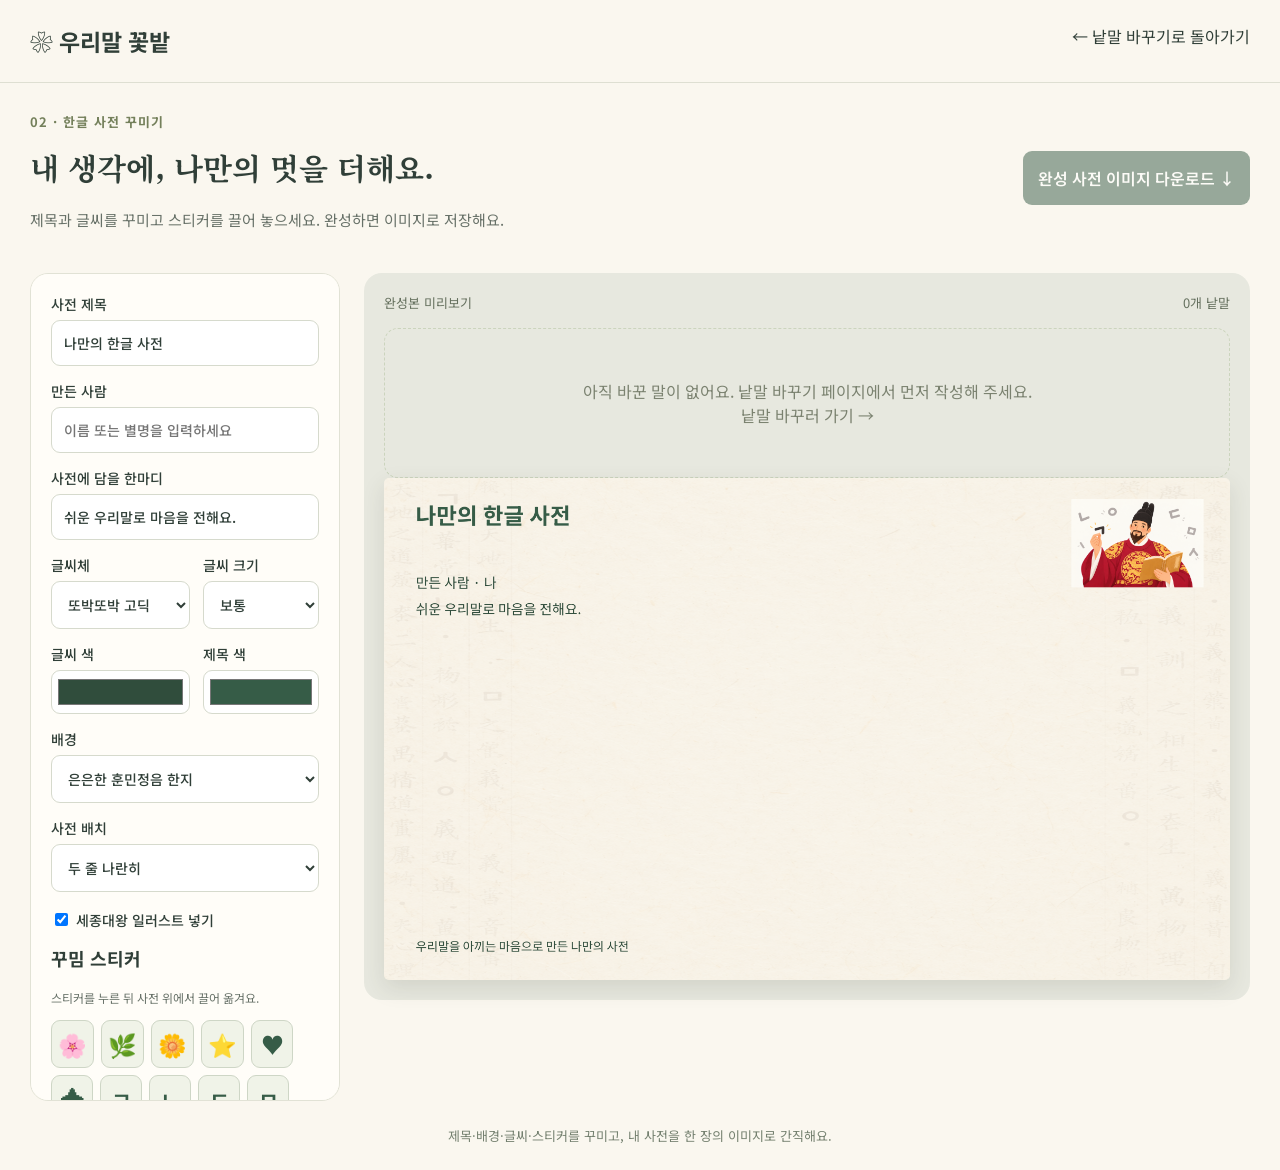
==== decorate.html @ 8acbfc9c "Add files via upload" ====
<!doctype html><html lang="ko"><head><meta charset="utf-8"><meta name="viewport" content="width=device-width,initial-scale=1"><title>나만의 한글 사전 꾸미기 · 우리말 꽃밭</title><link rel="stylesheet" href="style.css"><link rel="stylesheet" href="decorate.css"></head><body><header><a class="brand" href="index.html">❀ 우리말 꽃밭</a><nav><a href="index.html">← 낱말 바꾸기로 돌아가기</a></nav></header><main><div class="editorheading"><div><span class="eyebrow">02 · 한글 사전 꾸미기</span><h1>내 생각에, 나만의 멋을 더해요.</h1><p>제목과 글씨를 꾸미고 스티커를 끌어 놓으세요. 완성하면 이미지로 저장해요.</p></div><button id="saveImage" class="primary">완성 사전 이미지 다운로드 ↓</button></div><div id="editorStatus" role="status" aria-live="polite"></div><div class="editor"><aside class="panel controls"><label>사전 제목<input id="title" maxlength="36" value="나만의 한글 사전"></label><label>만든 사람<input id="author" maxlength="40" placeholder="이름 또는 별명을 입력하세요"></label><label>사전에 담을 한마디<input id="subtitle" maxlength="70" value="쉬운 우리말로 마음을 전해요."></label><div class="row"><label>글씨체<select id="font"><option value="sans">또박또박 고딕</option><option value="serif">단정한 명조</option></select></label><label>글씨 크기<select id="size"><option value="30">작게</option><option value="36" selected>보통</option><option value="42">크게</option></select></label></div><div class="row"><label>글씨 색<input id="ink" type="color" value="#304d3c"></label><label>제목 색<input id="accent" type="color" value="#365c47"></label></div><label>배경<select id="background"><option value="hanji">은은한 훈민정음 한지</option><option value="cream">따뜻한 크림</option><option value="pink">벚꽃빛</option><option value="blue">하늘빛</option><option value="green">새싹빛</option></select></label><label>사전 배치<select id="columns"><option value="2">두 줄 나란히</option><option value="1">한 줄씩 넓게</option></select></label><label><input id="portrait" type="checkbox" checked>세종대왕 일러스트 넣기</label><h2>꾸밈 스티커</h2><p>스티커를 누른 뒤 사전 위에서 끌어 옮겨요.</p><div id="stickers" class="stickerbuttons"></div><label>선택한 스티커 크기<input id="stickerSize" type="range" min="32" max="160" value="75"></label><div class="actions"><button id="deleteSticker">선택 스티커 삭제</button><button id="clearStickers">스티커 지우기</button></div><details><summary>내 낱말 수정·삭제</summary><div id="manageNotes"></div></details></aside><section class="previewpanel"><div class="previewbar"><span>완성본 미리보기</span><span id="wordCount"></span></div><div id="emptyEditor" hidden class="empty">아직 바꾼 말이 없어요. 낱말 바꾸기 페이지에서 먼저 작성해 주세요.<br><a href="index.html">낱말 바꾸러 가기 →</a></div><canvas id="preview" aria-label="꾸민 사전 미리보기. 스티커를 터치하거나 마우스로 끌어 이동할 수 있습니다."></canvas></section></div><div hidden><img id="sejong" src="[data-uri]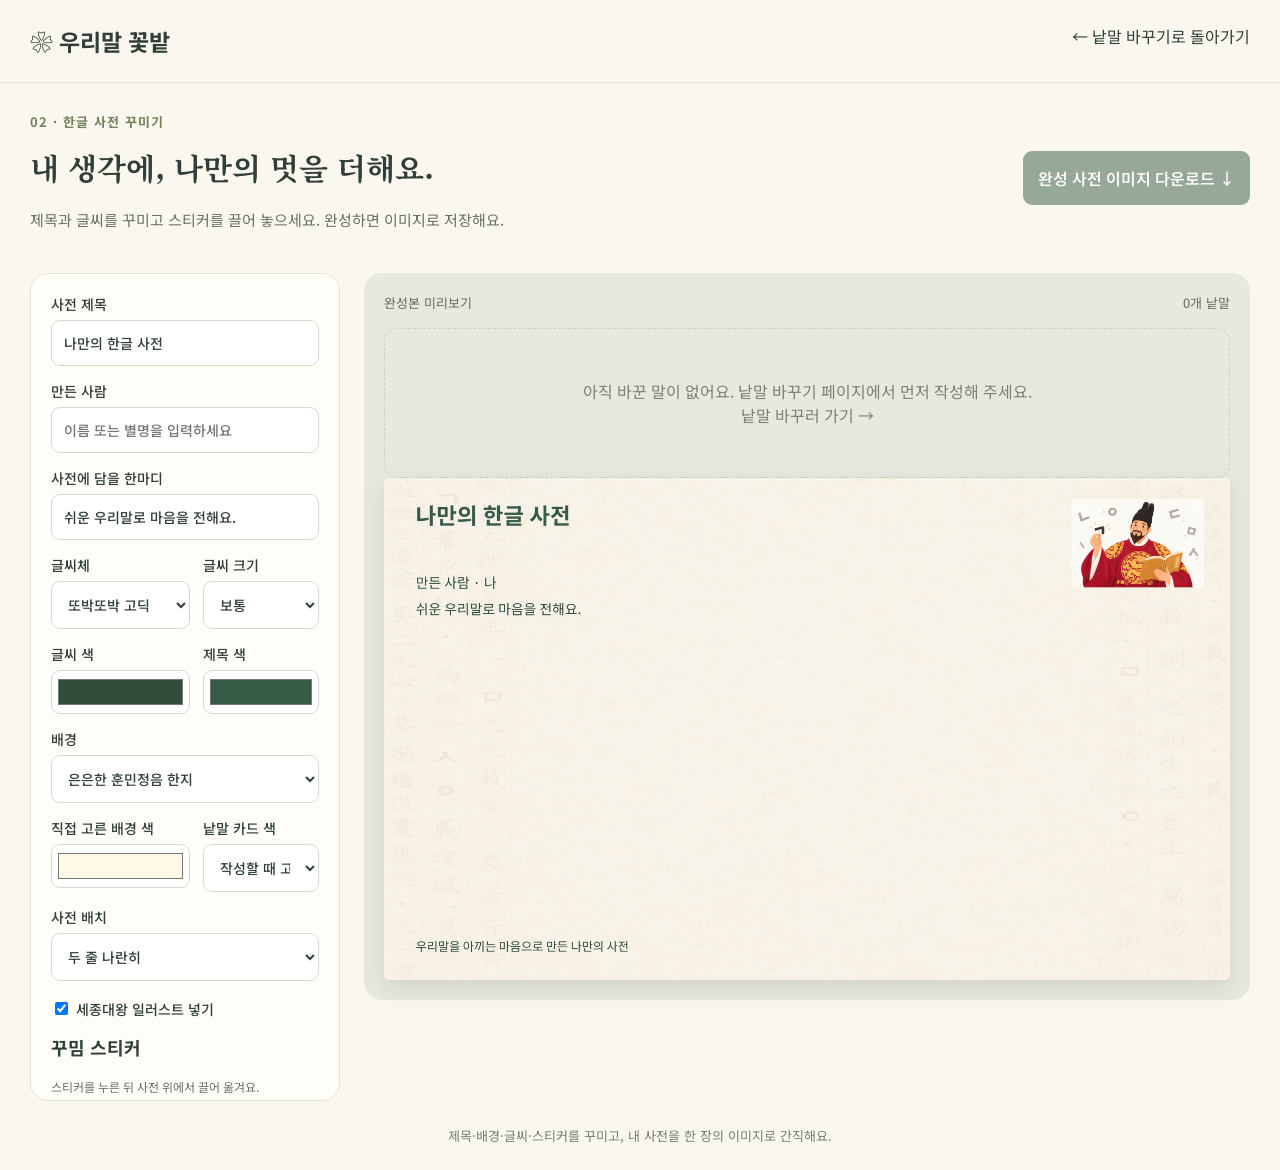
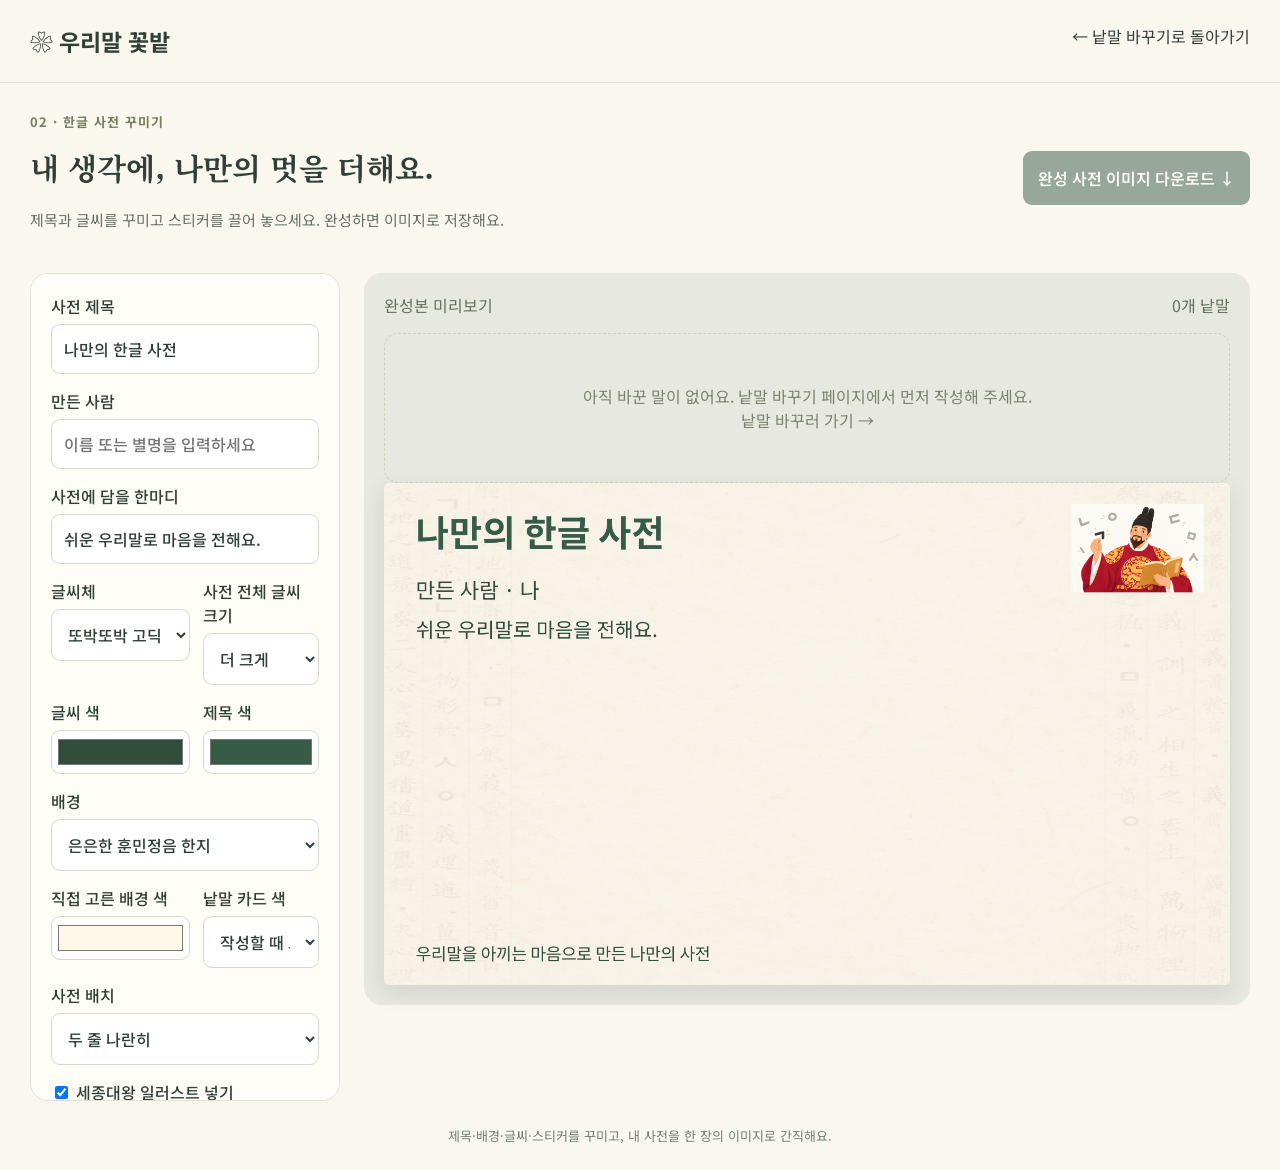
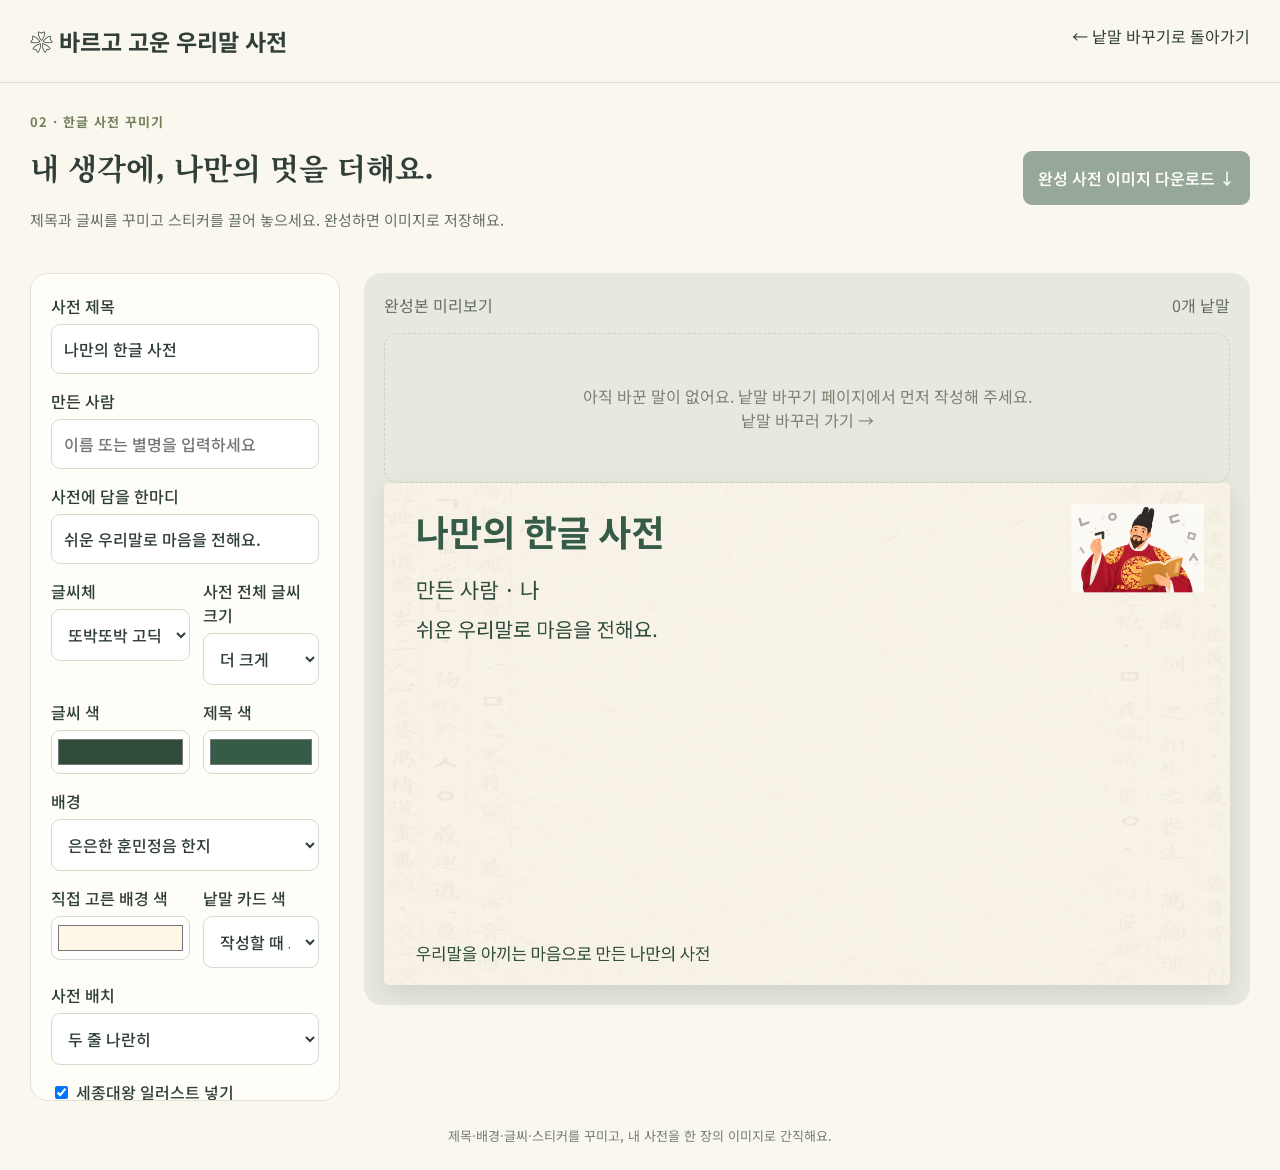
